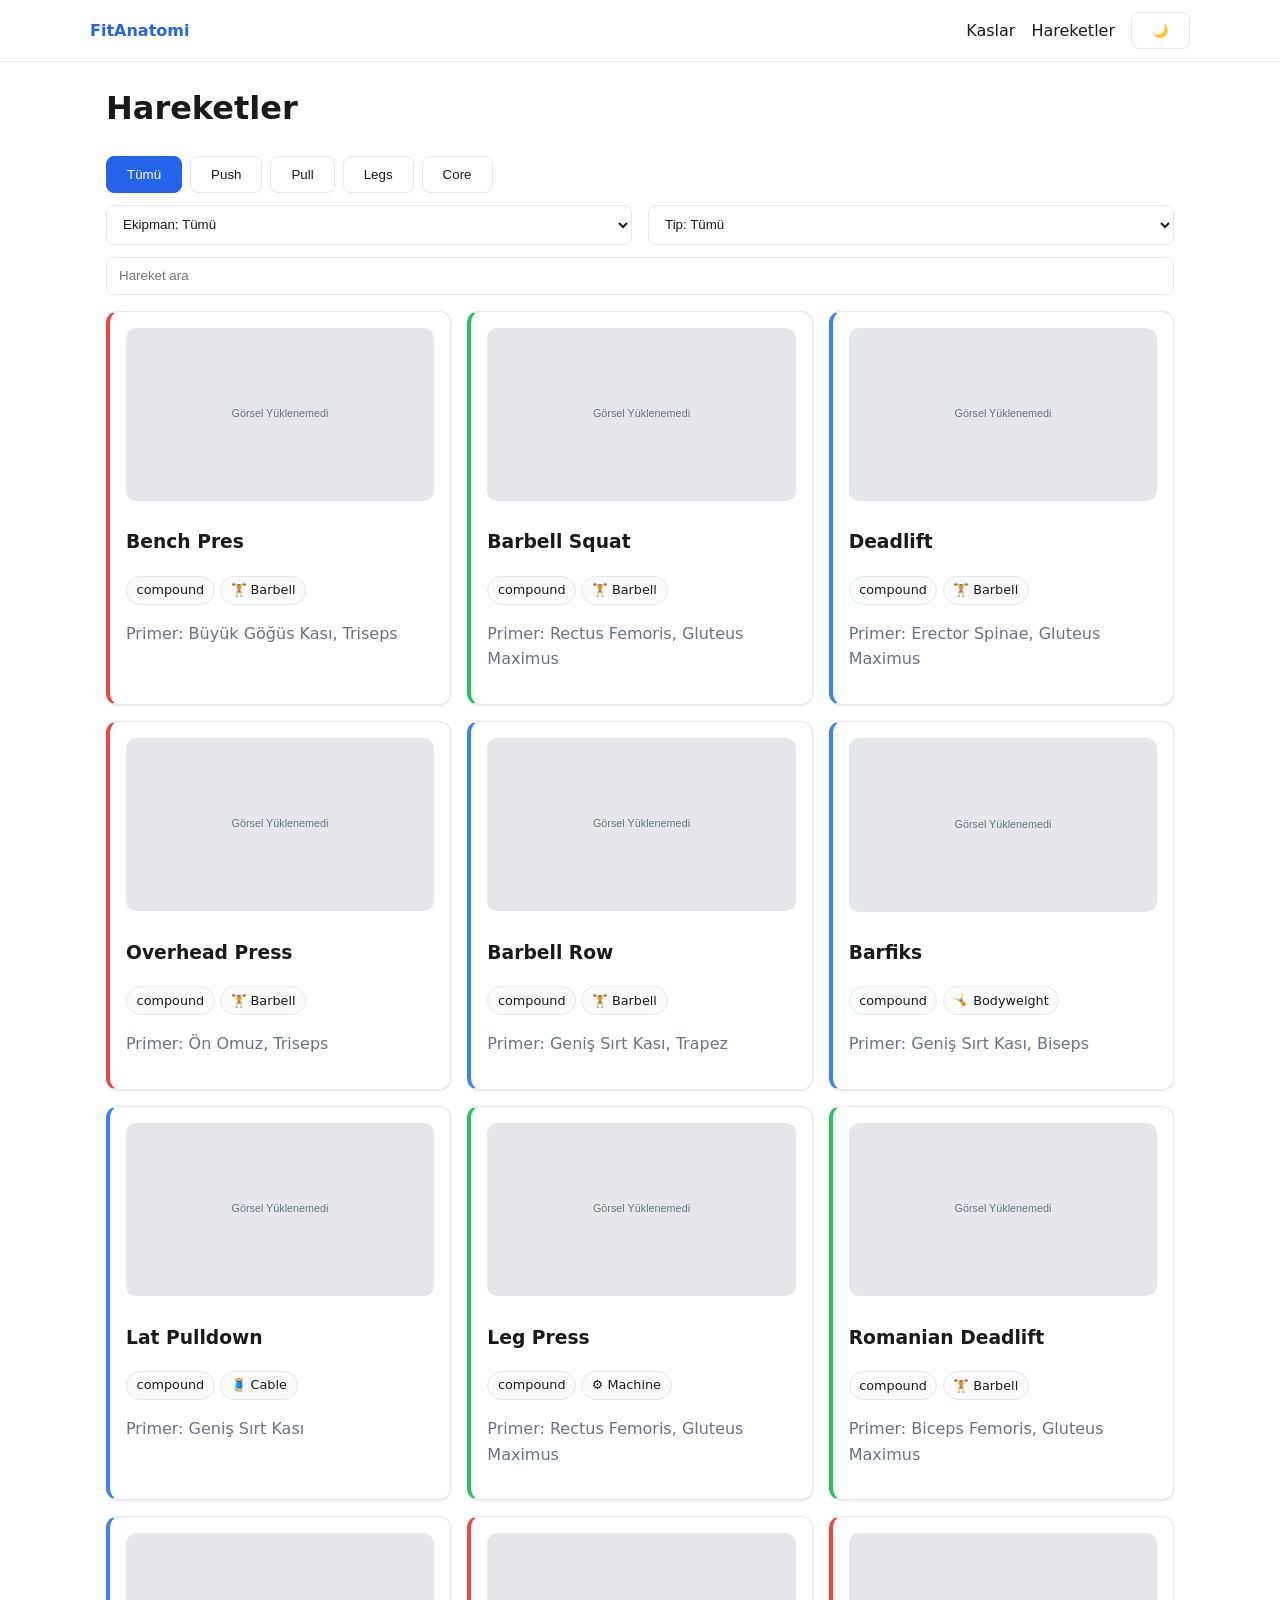
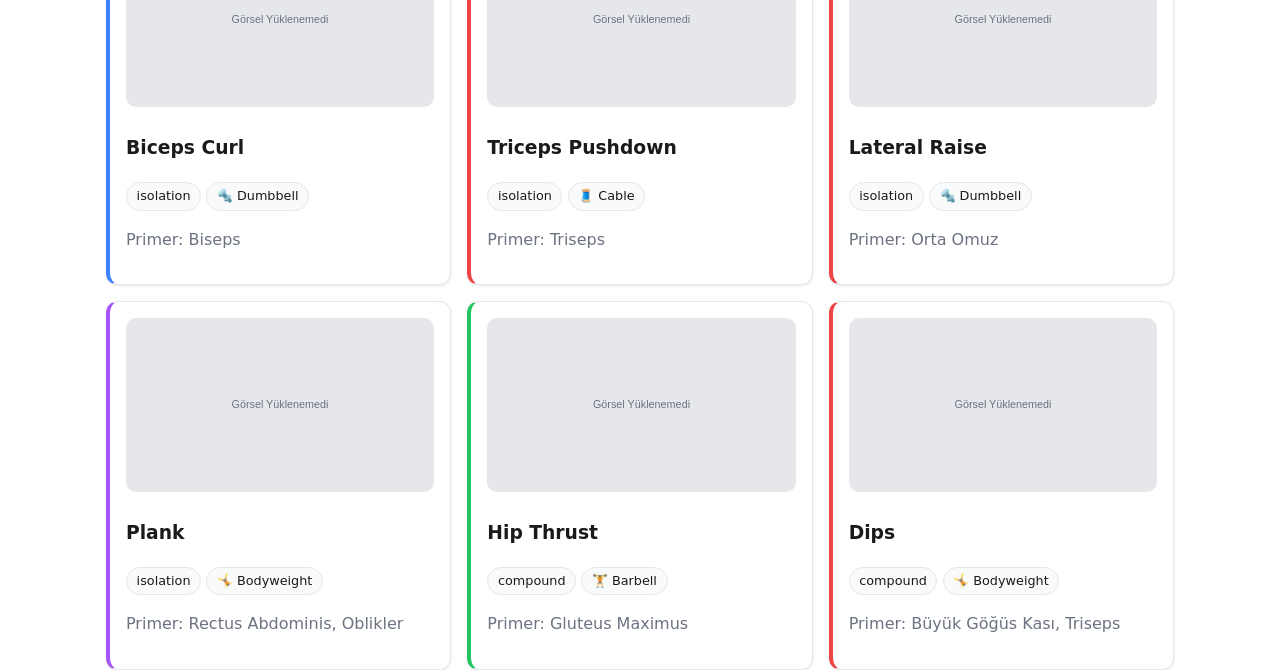
==== hareketler.html @ 2d323af8 "Create static Turkish fitness anatomy site with JSON-driven pages" ====
<!doctype html><html lang='tr'><head><meta charset='UTF-8'><meta name='viewport' content='width=device-width,initial-scale=1'><title>Hareketler</title><link rel='stylesheet' href='css/style.css'></head><body>
<nav class='navbar'><div class='container nav-inner'><a class='logo' href='index.html'>FitAnatomi</a><button id='navToggle' class='nav-toggle'>☰</button><div id='navLinks' class='nav-links'><a href='kaslar.html'>Kaslar</a><a href='hareketler.html'>Hareketler</a><button id='themeToggle'>🌙</button></div></div></nav>
<main class='container'><h1>Hareketler</h1><div class='filters'><div class='filter-buttons'><button data-category='all' class='active'>Tümü</button><button data-category='push'>Push</button><button data-category='pull'>Pull</button><button data-category='legs'>Legs</button><button data-category='core'>Core</button></div><div class='grid grid-2'><select id='equipmentFilter'><option value='all'>Ekipman: Tümü</option><option value='barbell'>Barbell</option><option value='dumbbell'>Dumbbell</option><option value='cable'>Cable</option><option value='bodyweight'>Bodyweight</option><option value='machine'>Machine</option></select><select id='typeFilter'><option value='all'>Tip: Tümü</option><option value='compound'>Compound</option><option value='isolation'>Isolation</option></select></div><input id='exerciseSearch' placeholder='Hareket ara'></div><section id='exerciseGrid' class='grid grid-3'></section></main>
<script src='js/main.js'></script><script src='js/exercises.js'></script></body></html>
---- css/style.css ----
:root {
  --bg: #ffffff;
  --bg-secondary: #f9fafb;
  --text: #1a1a1a;
  --text-muted: #6b7280;
  --accent: #2563eb;
  --border: #e5e7eb;
  --card-bg: #ffffff;
  --shadow: 0 1px 3px rgba(0,0,0,0.1);
  --color-push: #ef4444;
  --color-pull: #3b82f6;
  --color-legs: #22c55e;
  --color-core: #a855f7;
}

[data-theme="dark"] {
  --bg: #0f0f0f;
  --bg-secondary: #1a1a1a;
  --text: #e5e7eb;
  --text-muted: #9ca3af;
  --accent: #60a5fa;
  --border: #374151;
  --card-bg: #1a1a1a;
  --shadow: 0 1px 3px rgba(0,0,0,0.3);
}
*{box-sizing:border-box}
body{margin:0;font-family:system-ui,-apple-system,"Segoe UI",sans-serif;font-size:16px;line-height:1.6;background:var(--bg);color:var(--text)}
a{color:inherit;text-decoration:none}
.container{max-width:1100px;margin:0 auto;padding:0 1rem}
.navbar{position:sticky;top:0;background:var(--card-bg);border-bottom:1px solid var(--border);z-index:10}
.nav-inner{display:flex;justify-content:space-between;align-items:center;padding:.75rem 0}
.logo{font-weight:800;color:var(--accent)}
.nav-links{display:flex;gap:1rem;align-items:center}
.nav-toggle{display:none}
button,.btn{border:1px solid var(--border);background:var(--card-bg);color:var(--text);padding:10px 20px;border-radius:8px;cursor:pointer;transition:all .2s ease}
.btn-primary{background:var(--accent);color:#fff;border-color:var(--accent)}
.hero{padding:3rem 0}
.hero h1{font-size:clamp(1.8rem,4vw,3rem);margin:.5rem 0}
.grid{display:grid;grid-template-columns:1fr;gap:1rem}
.stats .card{text-align:center}
.card{background:var(--card-bg);border:1px solid var(--border);border-radius:12px;box-shadow:var(--shadow);padding:1rem;transition:transform .2s ease, box-shadow .2s ease}
.card:hover{transform:translateY(-4px);box-shadow:0 8px 20px rgba(0,0,0,.12)}
.card img{width:100%;aspect-ratio:16/9;object-fit:cover;border-radius:10px}
.badge{display:inline-block;padding:.2rem .6rem;border-radius:999px;background:var(--bg-secondary);border:1px solid var(--border);font-size:.8rem}
.footer{margin-top:3rem;padding:1.5rem 0;border-top:1px solid var(--border);color:var(--text-muted)}
.filters{display:grid;gap:.75rem;margin:1rem 0}
.filter-buttons{display:flex;flex-wrap:wrap;gap:.5rem}
.filter-buttons button.active{background:var(--accent);color:#fff;border-color:var(--accent)}
input,select{padding:.65rem .75rem;border:1px solid var(--border);border-radius:8px;background:var(--card-bg);color:var(--text)}
.info-grid{display:grid;grid-template-columns:1fr;gap:1rem}
.alert{border-radius:12px;padding:1rem;border:1px solid transparent}
.alert-danger{background:#fee2e2;border-color:#fecaca;color:#991b1b}
.alert-success{background:#dcfce7;border-color:#bbf7d0;color:#166534}
.alert-info{background:#dbeafe;border-color:#bfdbfe;color:#1d4ed8}
.muted{color:var(--text-muted)}
.section-title{margin:1.5rem 0 .75rem}
.hidden{display:none}
.category-push{border-left:4px solid var(--color-push)}
.category-pull{border-left:4px solid var(--color-pull)}
.category-legs{border-left:4px solid var(--color-legs)}
.category-core{border-left:4px solid var(--color-core)}
@media (max-width:767px){
  .nav-toggle{display:inline-block}
  .nav-links{display:none;position:absolute;left:0;right:0;top:58px;background:var(--card-bg);padding:1rem;border-bottom:1px solid var(--border);flex-direction:column;align-items:flex-start}
  .nav-links.open{display:flex}
}
@media (min-width:768px){.grid-2{grid-template-columns:repeat(2,minmax(0,1fr))}}
@media (min-width:1024px){.grid-3{grid-template-columns:repeat(3,minmax(0,1fr))}}
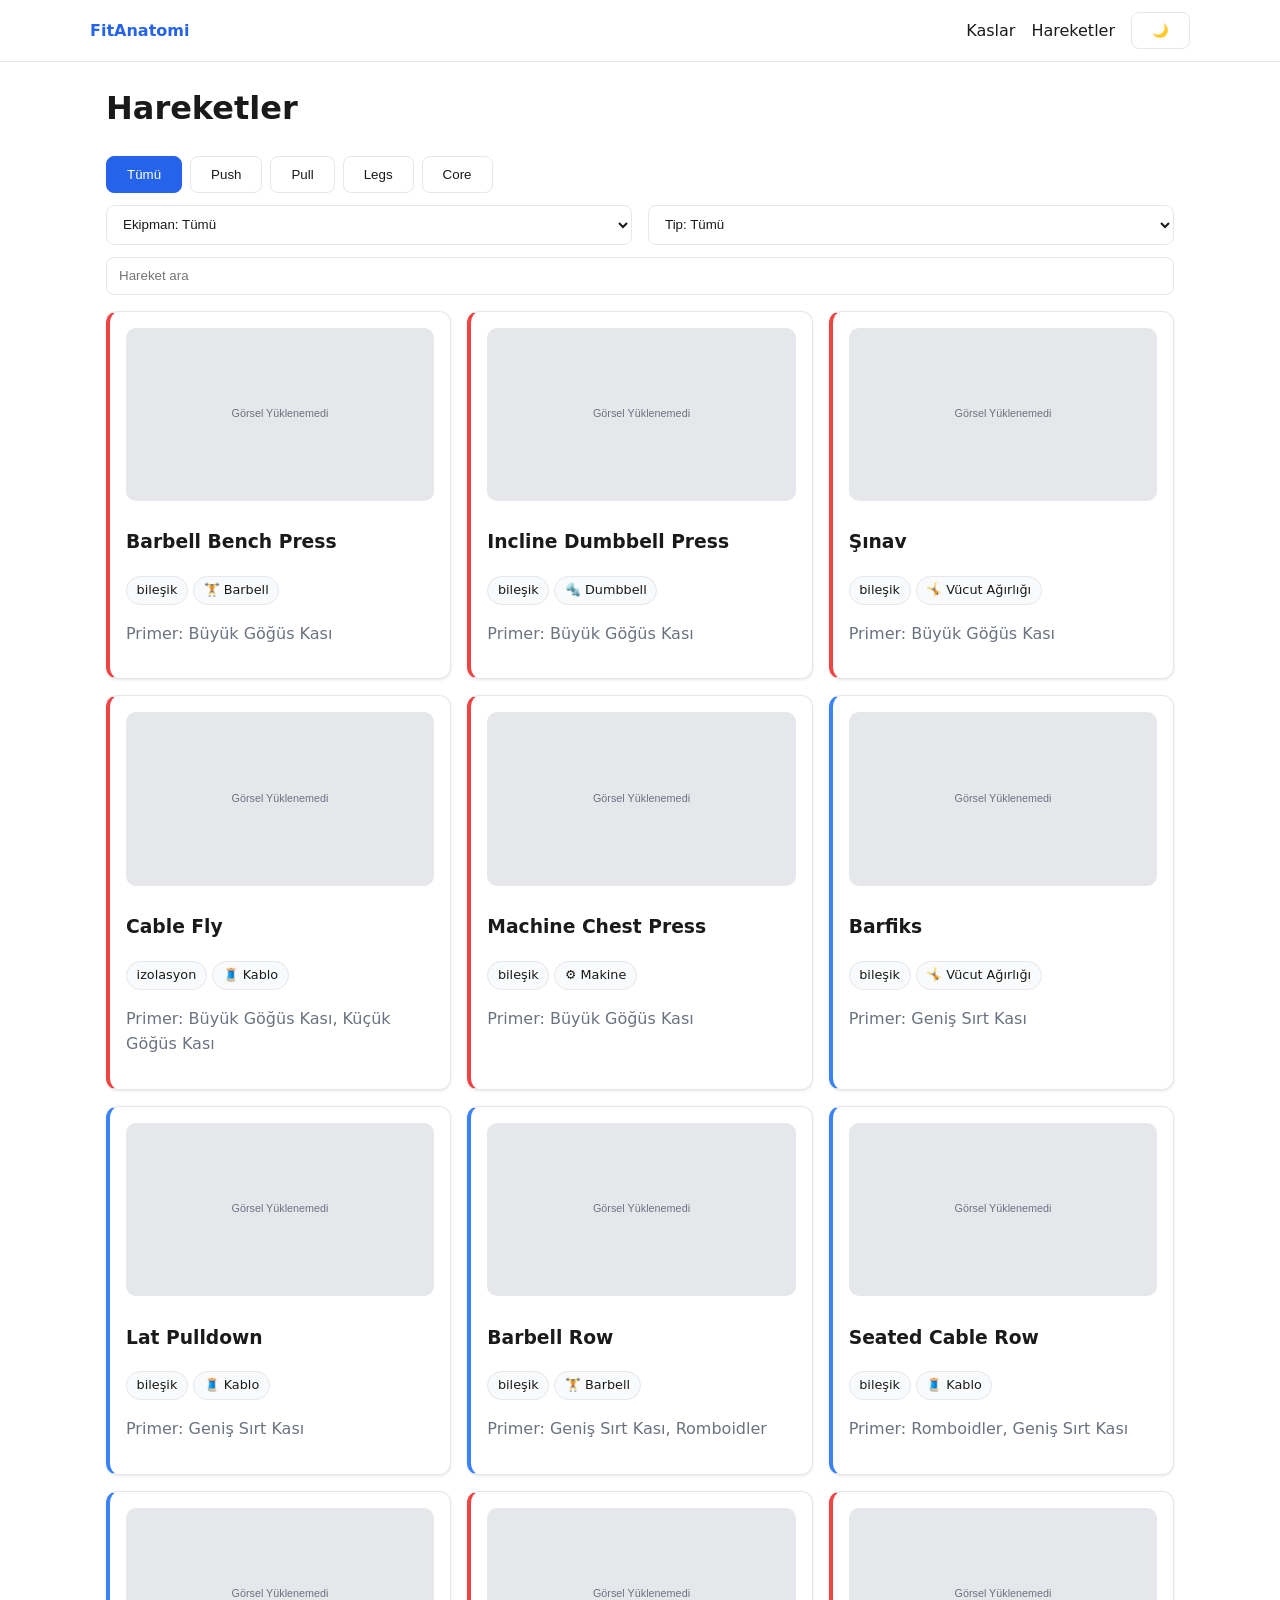
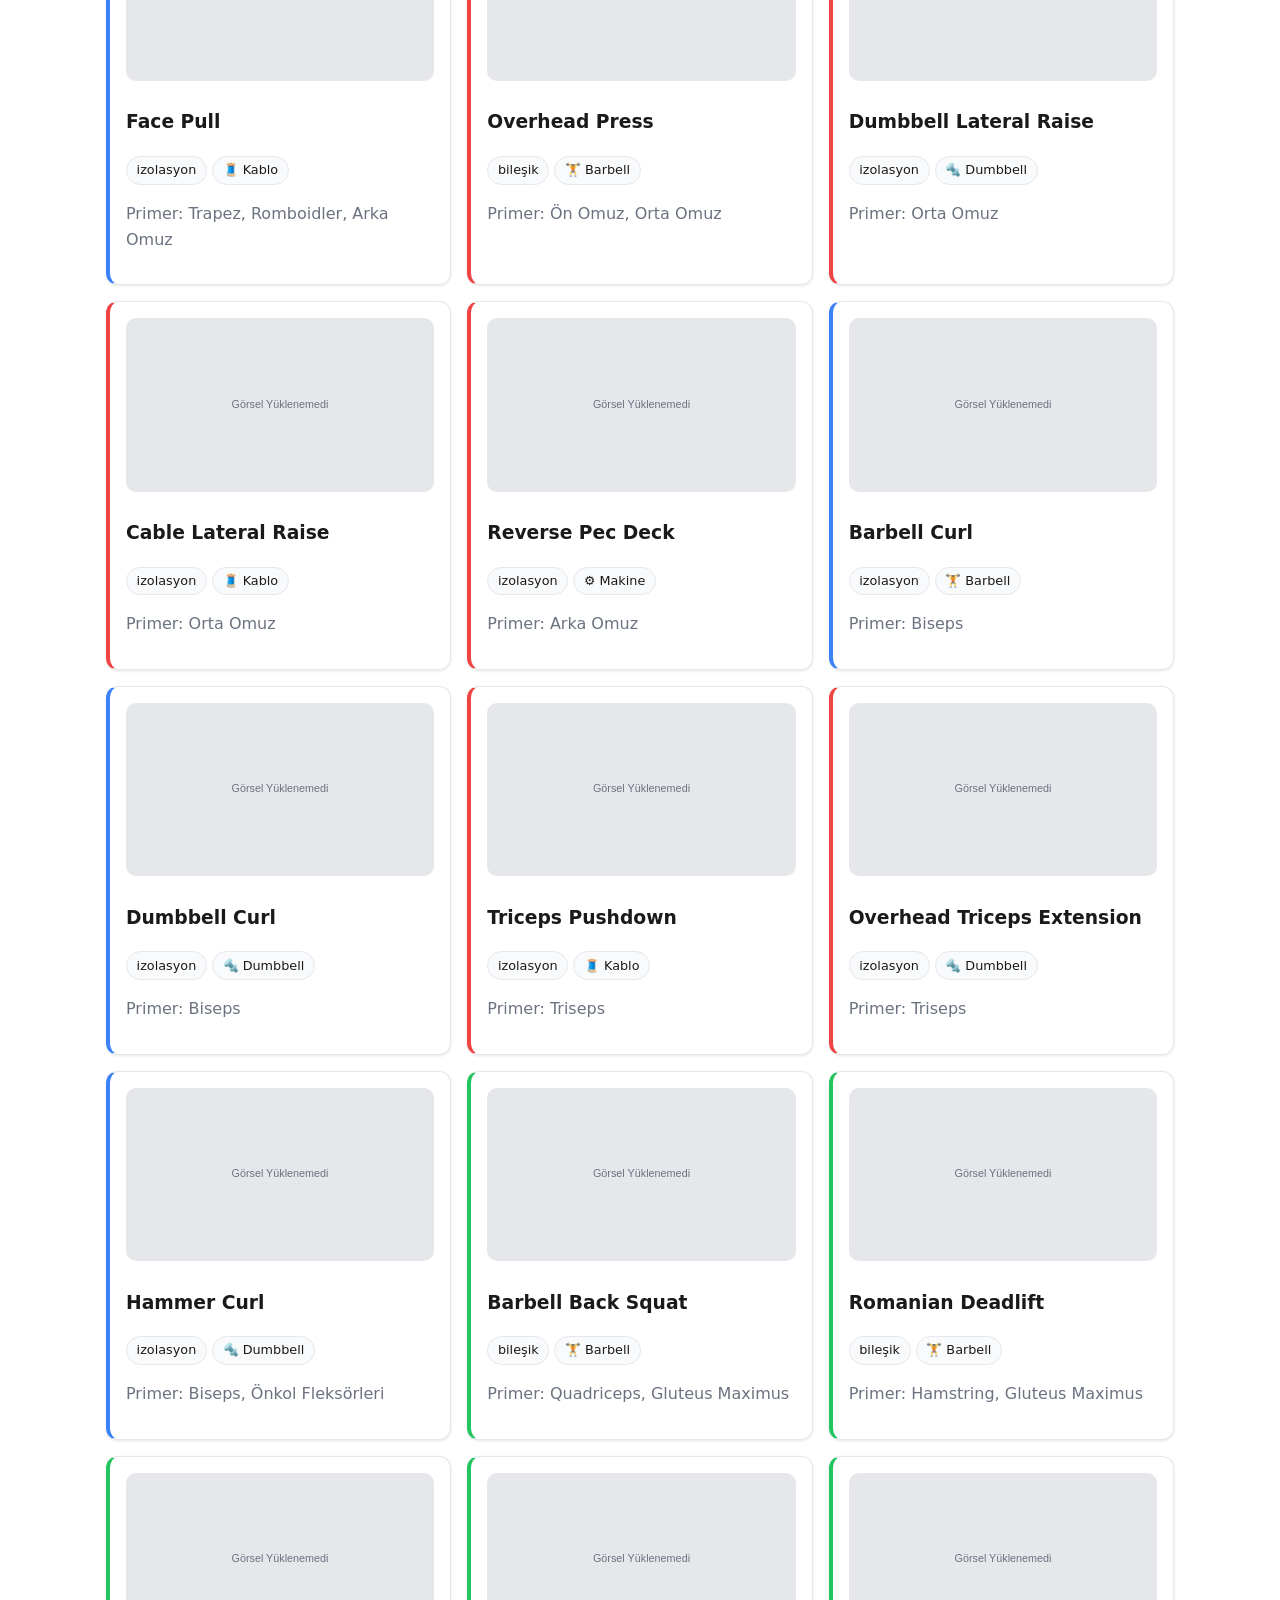
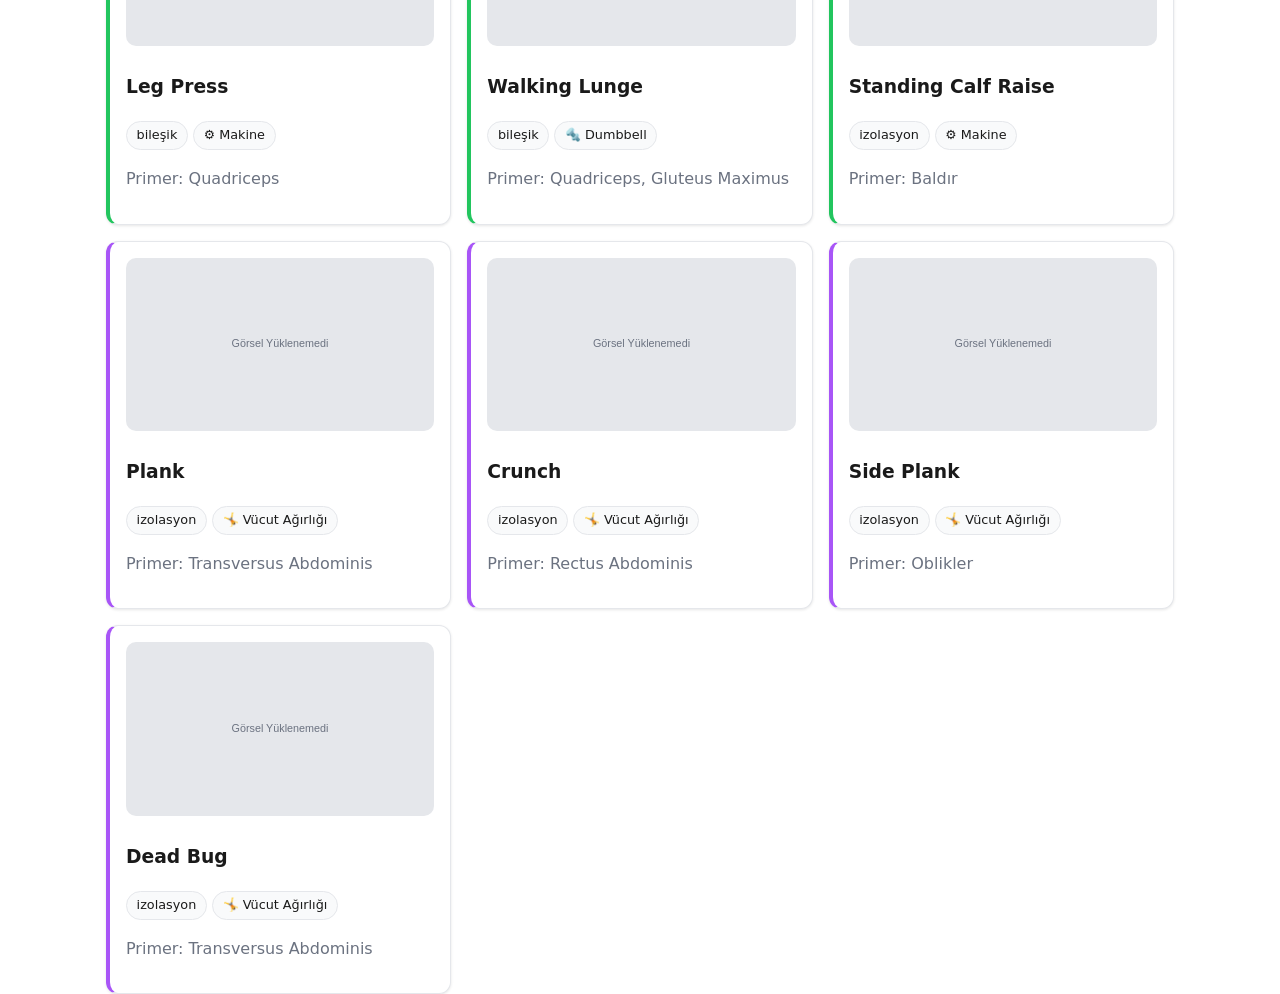
==== commit 5f37afe2: "Populate muscle and exercise reference data" ====
--- a/hareketler.html
+++ b/hareketler.html
@@ -1,4 +1,4 @@
 <!doctype html><html lang='tr'><head><meta charset='UTF-8'><meta name='viewport' content='width=device-width,initial-scale=1'><title>Hareketler</title><link rel='stylesheet' href='css/style.css'></head><body>
 <nav class='navbar'><div class='container nav-inner'><a class='logo' href='index.html'>FitAnatomi</a><button id='navToggle' class='nav-toggle'>☰</button><div id='navLinks' class='nav-links'><a href='kaslar.html'>Kaslar</a><a href='hareketler.html'>Hareketler</a><button id='themeToggle'>🌙</button></div></div></nav>
-<main class='container'><h1>Hareketler</h1><div class='filters'><div class='filter-buttons'><button data-category='all' class='active'>Tümü</button><button data-category='push'>Push</button><button data-category='pull'>Pull</button><button data-category='legs'>Legs</button><button data-category='core'>Core</button></div><div class='grid grid-2'><select id='equipmentFilter'><option value='all'>Ekipman: Tümü</option><option value='barbell'>Barbell</option><option value='dumbbell'>Dumbbell</option><option value='cable'>Cable</option><option value='bodyweight'>Bodyweight</option><option value='machine'>Machine</option></select><select id='typeFilter'><option value='all'>Tip: Tümü</option><option value='compound'>Compound</option><option value='isolation'>Isolation</option></select></div><input id='exerciseSearch' placeholder='Hareket ara'></div><section id='exerciseGrid' class='grid grid-3'></section></main>
+<main class='container'><h1>Hareketler</h1><div class='filters'><div class='filter-buttons'><button data-category='all' class='active'>Tümü</button><button data-category='push'>Push</button><button data-category='pull'>Pull</button><button data-category='legs'>Legs</button><button data-category='core'>Core</button></div><div class='grid grid-2'><select id='equipmentFilter'><option value='all'>Ekipman: Tümü</option><option value='barbell'>Barbell</option><option value='dumbbell'>Dumbbell</option><option value='kablo'>Cable</option><option value='vücut ağırlığı'>Bodyweight</option><option value='makine'>Machine</option></select><select id='typeFilter'><option value='all'>Tip: Tümü</option><option value='bileşik'>Compound</option><option value='izolasyon'>Isolation</option></select></div><input id='exerciseSearch' placeholder='Hareket ara'></div><section id='exerciseGrid' class='grid grid-3'></section></main>
 <script src='js/main.js'></script><script src='js/exercises.js'></script></body></html>
